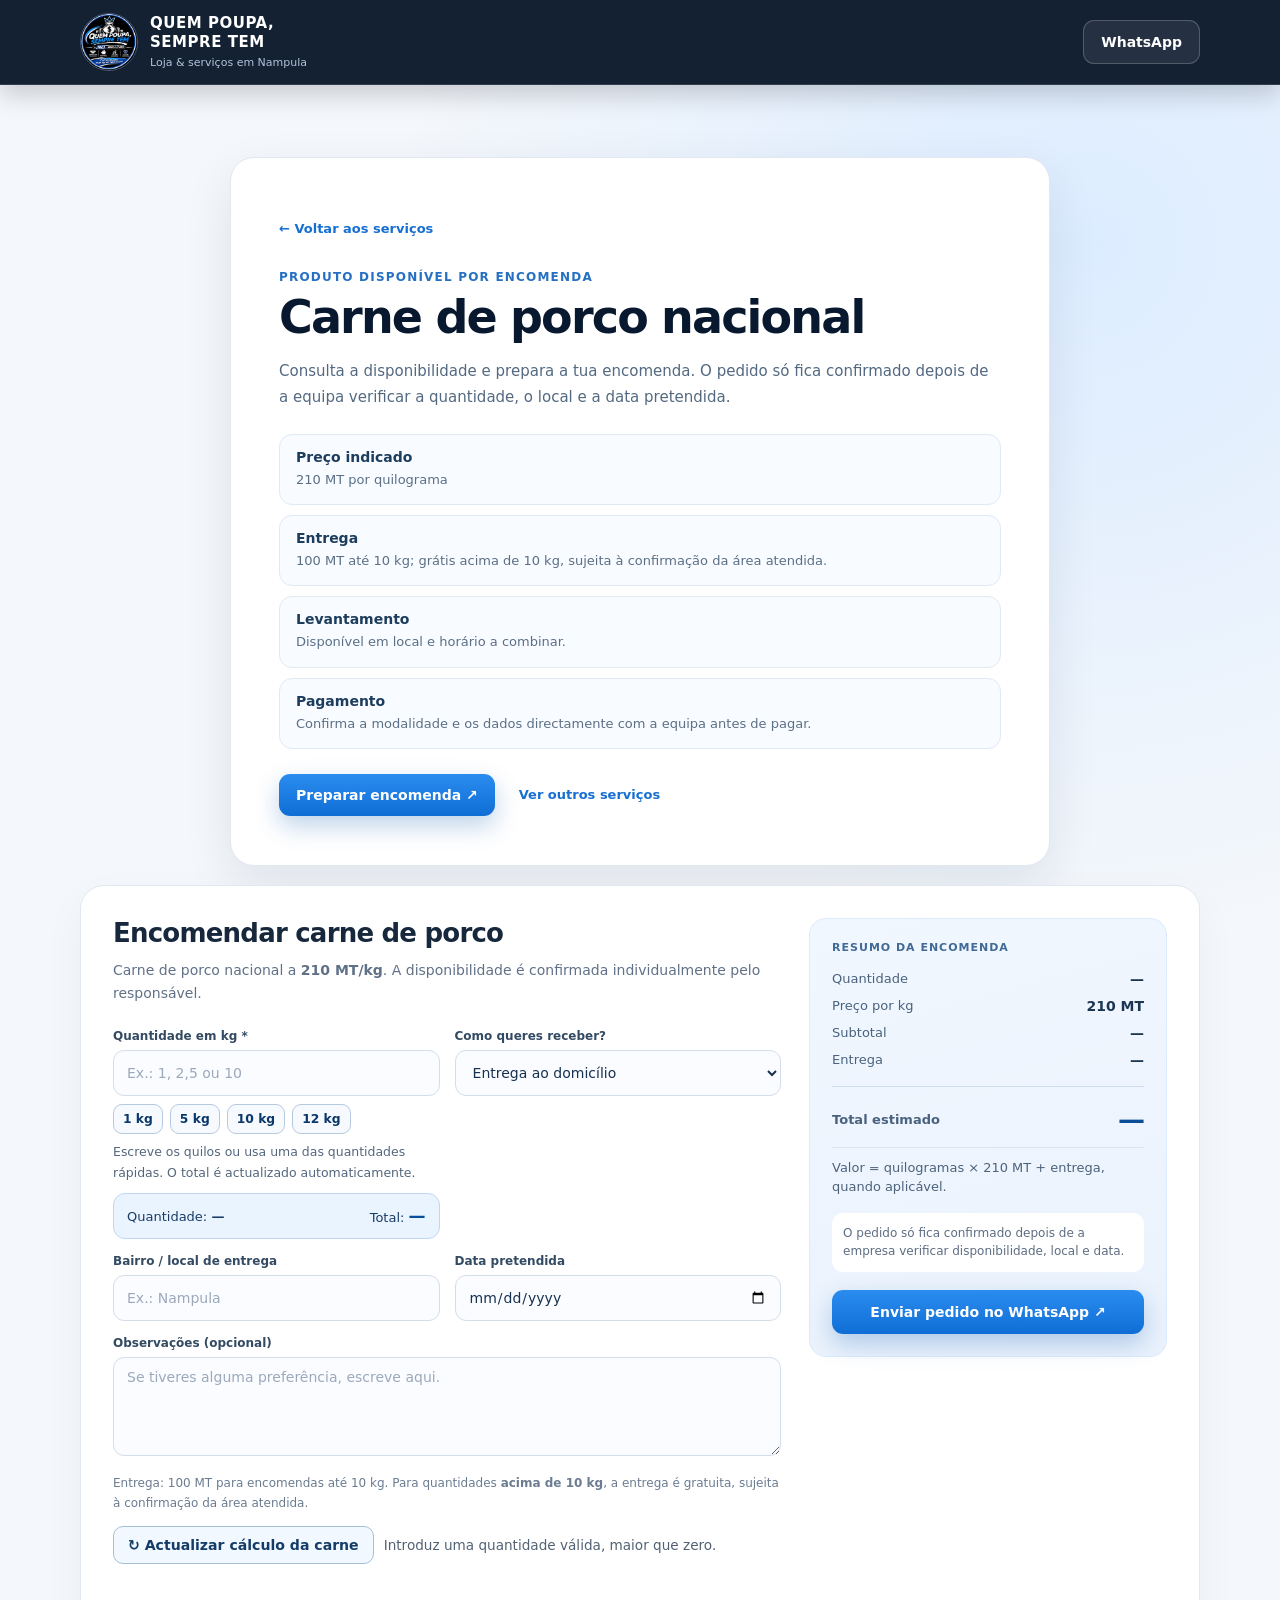
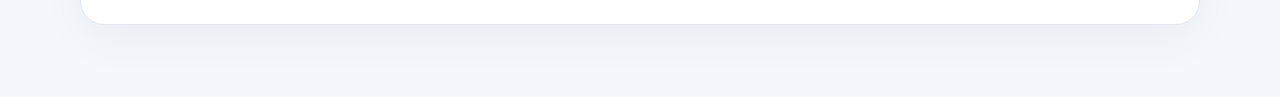
==== carne.html @ 33c02b55 "Target" ====
<!DOCTYPE html>
<html lang="pt-MZ">

<head>
  <meta charset="utf-8">
  <meta name="viewport" content="width=device-width,initial-scale=1,viewport-fit=cover">
  <meta name="theme-color" content="#07172b">
  <meta name="description"
    content="Informações sobre encomendas de carne de porco nacional em Nampula, com preço e condições de entrega.">
  <title>Carne de porco | Quem Poupa, Sempre Tem</title>
  <link rel="stylesheet" href="assets/css/styles.css">
</head>

<body>
  <header class="top">
    <div class="container topin">
      <a href="index.html#inicio" class="brand" aria-label="Quem Poupa, Sempre Tem — início">
        <img src="assets/images/logo.webp" width="310" height="310" decoding="async" alt="">
        <span><strong>QUEM POUPA,<br>SEMPRE TEM</strong><small>Loja &amp; serviços em Nampula</small></span>
      </a>
      <a class="outlinebtn header-contact" href="https://wa.me/258856812121" target="_blank"
        rel="noopener noreferrer">WhatsApp</a>
    </div>
  </header>
  <main class="service-detail-page">
    <article class="service-detail container">
      <a class="service-detail-back" href="index.html#servicos">← Voltar aos serviços</a>
      <div class="section-label">Produto disponível por encomenda</div>
      <h1>Carne de porco nacional</h1>
      <p>Consulta a disponibilidade e prepara a tua encomenda. O pedido só fica confirmado depois de a equipa verificar
        a quantidade, o local e a data pretendida.</p>
      <ul class="service-detail-list">
        <li><strong>Preço indicado</strong><span>210 MT por quilograma</span></li>
        <li><strong>Entrega</strong><span>100 MT até 10 kg; grátis acima de 10 kg, sujeita à confirmação da área atendida.</span></li>
        <li><strong>Levantamento</strong><span>Disponível em local e horário a combinar.</span></li>
        <li><strong>Pagamento</strong><span>Confirma a modalidade e os dados directamente com a equipa antes de pagar.</span></li>
      </ul>
      <div class="service-detail-actions">
        <a class="solidbtn" href="#painel-carne">Preparar encomenda ↗</a>
        <a class="service-detail-link" href="index.html#servicos">Ver outros serviços</a>
      </div>
    </article>
    <div class="container">
      <div id="calc-browser-warning" class="calc-browser-warning" role="status">Esta pré-visualização não está a executar os cálculos. Abre o site num navegador com JavaScript activado.</div>
      <div id="painel-carne" class="panel">
        <div>
          <h3>Encomendar carne de porco</h3>
          <p class="intro">Carne de porco nacional a <strong>210 MT/kg</strong>. A disponibilidade é confirmada
            individualmente pelo responsável.</p>
          <div class="form-grid">
            <div class="field"><label for="kg">Quantidade em kg *</label><input id="kg" inputmode="decimal"
                type="text" placeholder="Ex.: 1, 2,5 ou 10" autocomplete="off">
              <div class="quick-values" aria-label="Quantidades rápidas">
                <button type="button" class="quick-option" data-kg="1">1 kg</button>
                <button type="button" class="quick-option" data-kg="5">5 kg</button>
                <button type="button" class="quick-option" data-kg="10">10 kg</button>
                <button type="button" class="quick-option" data-kg="12">12 kg</button>
              </div><span class="hint calc-hint">Escreve os quilos ou usa uma das quantidades rápidas. O total é
                actualizado automaticamente.</span>
              <div class="instant-result" aria-live="polite"><span>Quantidade: <b id="live-kg">—</b></span><span>Total:
                  <strong id="live-pork">—</strong></span></div>
            </div>
            <div class="field"><label for="modo">Como queres receber?</label><select id="modo">
                <option value="entrega">Entrega ao domicílio</option>
                <option value="levantamento">Levantamento a combinar</option>
              </select></div>
            <div class="field"><label for="bairro">Bairro / local de entrega</label><input id="bairro" type="text"
                placeholder="Ex.: Nampula"></div>
            <div class="field"><label for="data">Data pretendida</label><input id="data" type="date"></div>
            <div class="field wide"><label for="obs">Observações (opcional)</label><textarea id="obs"
                placeholder="Se tiveres alguma preferência, escreve aqui."></textarea></div>
          </div>
          <p class="hint">Entrega: 100 MT para encomendas até 10 kg. Para quantidades <strong>acima de 10 kg</strong>,
            a entrega é gratuita, sujeita à confirmação da área atendida.</p>
          <div class="calc-tools"><button id="atualizar-carne" type="button" class="calc-refresh">↻ Actualizar cálculo
              da carne</button><span id="status-carne" aria-live="polite">Introduz os quilogramas para
              calcular.</span></div>
          <p class="required-note" id="erro-carne" role="alert"></p>
        </div>
        <aside class="summary">
          <div class="eyebrow2">Resumo da encomenda</div>
          <div class="price-row"><span>Quantidade</span><strong id="q-kg">—</strong></div>
          <div class="price-row"><span>Preço por kg</span><strong>210 MT</strong></div>
          <div class="price-row"><span>Subtotal</span><strong id="subtotal">—</strong></div>
          <div class="price-row"><span>Entrega</span><strong id="taxa">—</strong></div>
          <div class="price-row total-row"><span><b>Total estimado</b></span><strong id="total-carne">—</strong></div>
          <div class="calc-explain" id="carne-formula" aria-live="polite">Valor = quilogramas × 210 MT + entrega,
            quando aplicável.</div>
          <div class="price-note">O pedido só fica confirmado depois de a empresa verificar disponibilidade, local e
            data.</div>
          <a class="solidbtn action" id="enviar-carne"
            href="https://wa.me/258856812121?text=Ol%C3%A1%21%20Gostaria%20de%20encomendar%20carne%20de%20porco."
            target="_blank" rel="noopener noreferrer">Enviar pedido no WhatsApp ↗</a>
        </aside>
      </div>
    </div>
  </main>
  <script defer src="assets/js/main.js"></script>
</body>

</html>
---- assets/css/styles.css ----
﻿
    :root {
      --navy: #08192f;
      --deep: #061427;
      --blue: #1975d1;
      --light: #eff6ff;
      --ink: #17283c;
      --muted: #607187;
      --stroke: #e1e8f0;
      --white: #fff;
      --radius: 21px
    }

    * {
      box-sizing: border-box
    }

    html {
      scroll-behavior: smooth
    }

    body {
      margin: 0;
      font-family: system-ui, -apple-system, BlinkMacSystemFont, "Segoe UI", sans-serif;
      color: var(--ink);
      background: #f7f9fc;
      -webkit-font-smoothing: antialiased
    }

    button,
    input,
    select,
    textarea {
      font: inherit
    }

    button {
      cursor: pointer
    }

    a {
      text-decoration: none;
      color: inherit
    }

    img {
      max-width: 100%;
      display: block
    }

    main {
      overflow: hidden
    }

    .container {
      width: min(1120px, calc(100% - 40px));
      margin-inline: auto
    }

    .top {
      position: sticky;
      top: 0;
      z-index: 40;
      background: rgba(6, 20, 39, .94);
      backdrop-filter: blur(10px);
      -webkit-backdrop-filter: blur(10px);
      color: #fff;
      border-bottom: 1px solid #ffffff20;
      box-shadow: 0 10px 24px rgba(1, 7, 13, .18)
    }

    .topin {
      display: grid;
      grid-template-columns: auto minmax(0, 1fr) auto;
      grid-template-areas: "brand nav contact";
      align-items: center;
      gap: 24px;
      min-height: 84px
    }

    .brand {
      grid-area: brand;
      display: flex;
      align-items: center;
      gap: 12px;
      min-width: 0
    }

    .brand img {
      width: 58px;
      height: 58px;
      border-radius: 50%;
      object-fit: cover;
      border: 1px solid #a3c7ff50
    }

    .brand strong {
      display: block;
      font-size: 15px;
      letter-spacing: .035em;
      line-height: 1.25
    }

    .brand small {
      display: block;
      color: #b2c3dc;
      font-size: 11px;
      margin-top: 4px;
      line-height: 1.3
    }

    .topnav {
      grid-area: nav;
      display: flex;
      align-items: center;
      justify-content: center;
      gap: clamp(14px, 2.2vw, 28px);
      min-width: 0
    }

    .topnav a {
      color: #d3e2f4;
      font-size: 13px;
      font-weight: 650;
      white-space: nowrap;
      transition: color .14s ease
    }

    .topnav a:hover,
    .topnav a:focus-visible {
      color: #fff;
      text-decoration: underline;
      text-underline-offset: 5px
    }

    .header-contact {
      grid-area: contact;
      white-space: nowrap
    }

    .header-contact .icon-svg {
      width: 18px;
      height: 18px;
      flex: 0 0 18px
    }

    .outlinebtn,
    .solidbtn {
      border-radius: 11px;
      padding: 13px 17px;
      font-size: 14px;
      font-weight: 750;
      display: inline-flex;
      align-items: center;
      justify-content: center;
      gap: 8px;
      border: 0;
      transition: transform .14s, background .14s, box-shadow .14s
    }

    .solidbtn {
      background: linear-gradient(180deg, #2b8cef 0%, #0f6ed5 100%);
      color: white;
      box-shadow: 0 10px 24px rgba(22, 97, 179, .28)
    }

    .solidbtn:hover {
      background: #096bd1;
      transform: translateY(-1px)
    }

    .outlinebtn {
      background: #ffffff13;
      color: white;
      border: 1px solid #ffffff35
    }

    .outlinebtn:hover {
      background: #ffffff22
    }

    .outlinebtn:focus-visible,
    .solidbtn:focus-visible,
    .pilltab:focus-visible,
    input:focus-visible,
    select:focus-visible,
    textarea:focus-visible {
      outline: 3px solid #7bb8ff;
      outline-offset: 2px
    }

    .hero {
      background: radial-gradient(circle at 80% 17%, #1b5191 0%, transparent 39%), linear-gradient(138deg, #07172b 10%, #10325e 75%, #0c4074);
      color: white;
      position: relative
    }

    .hero:after {
      content: "";
      position: absolute;
      inset: 0;
      pointer-events: none;
      opacity: .09;
      background-image: radial-gradient(#fff 1px, transparent 1px);
      background-size: 20px 20px
    }

    .hero-grid {
      display: grid;
      grid-template-columns: 1.15fr .85fr;
      gap: 45px;
      align-items: center;
      min-height: 520px;
      padding: 54px 0 70px;
      position: relative;
      z-index: 1
    }

    .eyebrow {
      display: inline-flex;
      gap: 7px;
      align-items: center;
      color: #b9dbff;
      background: #ffffff14;
      border: 1px solid #ffffff2e;
      padding: 8px 12px;
      border-radius: 100px;
      font-weight: 700;
      font-size: 12px;
      margin-bottom: 20px
    }

    .eyebrow-icon {
      width: 16px;
      height: 16px;
      flex: 0 0 16px
    }

    h1 {
      font-size: clamp(34px, 5vw, 59px);
      line-height: 1.07;
      letter-spacing: -.045em;
      margin: 0 0 19px;
      max-width: 650px
    }

    h1 span {
      color: #7db9ff
    }

    .hero p {
      color: #d6e3f4;
      line-height: 1.75;
      font-size: 16px;
      max-width: 580px;
      margin: 0 0 24px
    }

    .hero-actions {
      display: flex;
      flex-wrap: wrap;
      gap: 10px
    }

    .trust-row {
      display: flex;
      flex-wrap: wrap;
      gap: 10px;
      margin: 18px 0 0
    }

    .trust-badge {
      display: inline-flex;
      align-items: center;
      gap: 7px;
      background: rgba(255, 255, 255, .08);
      border: 1px solid rgba(255, 255, 255, .15);
      color: #e6f2ff;
      border-radius: 999px;
      padding: 7px 12px;
      font-size: 12px;
      font-weight: 700
    }

    .trust-badge .icon-svg {
      width: 16px;
      height: 16px;
      flex: 0 0 16px;
      color: #9ed0ff
    }

    .hero-bullets {
      display: flex;
      flex-wrap: wrap;
      gap: 16px;
      margin-top: 30px;
      color: #c7d8e9;
      font-size: 12px;
      font-weight: 700
    }

    .hero-bullets b {
      color: #80d2ac
    }

    .hero-image {
      position: relative
    }

    .hero-image img {
      width: 100%;
      height: 365px;
      object-fit: cover;
      object-position: center;
      border-radius: 24px;
      border: 5px solid #ffffff15;
      box-shadow: 0 28px 65px #01070f65;
      transition: transform .35s ease, box-shadow .35s ease, filter .35s ease
    }

    .hero-image:hover img {
      transform: scale(1.04);
      filter: saturate(1.08)
    }

    .float-card {
      position: absolute;
      bottom: -18px;
      left: -23px;
      background: white;
      color: var(--ink);
      border-radius: 16px;
      box-shadow: 0 20px 50px #0005;
      padding: 15px 19px;
      min-width: 205px
    }

    .float-card small {
      color: #65778c;
      font-size: 12px;
      display: block
    }

    .float-card strong {
      display: block;
      font-size: 24px;
      margin: 2px 0;
      color: #0c4e9d;
      letter-spacing: -.035em
    }

    .float-card span {
      font-size: 11px;
      color: #4e6176
    }

    .stats-strip {
      background: rgba(18, 42, 72, .05);
      border-top: 1px solid #dfeaf7;
      border-bottom: 1px solid #dfeaf7
    }

    .stats-grid {
      display: grid;
      grid-template-columns: repeat(4, minmax(0, 1fr));
      gap: 12px;
      padding: 20px 0
    }

    .stat-item {
      display: flex;
      flex-direction: column;
      align-items: center;
      justify-content: center;
      gap: 6px;
      min-height: 96px;
      padding: 16px 12px;
      border-radius: 18px;
      background: rgba(255, 255, 255, .86);
      border: 1px solid #dfeaf7;
      box-shadow: 0 10px 22px rgba(13, 40, 74, .04)
    }

    .stat-item strong {
      font-size: clamp(22px, 2.4vw, 34px);
      letter-spacing: -.05em;
      color: #0d528f
    }

    .stat-item span {
      font-size: 12px;
      color: #566d88;
      text-align: center;
      line-height: 1.5
    }

    .mainpad {
      padding: 60px 0
    }

    .section-lead {
      display: flex;
      justify-content: space-between;
      align-items: end;
      gap: 20px;
      margin-bottom: 22px
    }

    .section-label {
      font-size: 12px;
      font-weight: 900;
      color: #2670c3;
      letter-spacing: .1em;
      text-transform: uppercase
    }

    .section-lead h2 {
      font-size: clamp(25px, 3.5vw, 37px);
      letter-spacing: -.035em;
      margin: 8px 0 5px
    }

    .section-lead p {
      color: var(--muted);
      margin: 0;
      line-height: 1.6;
      font-size: 14px
    }

    .service-cards {
      display: grid;
      grid-template-columns: repeat(3, minmax(0, 1fr));
      gap: 16px
    }

    .service {
      background: white;
      border: 1px solid var(--stroke);
      border-radius: 20px;
      overflow: hidden;
      box-shadow: 0 10px 26px #0a24410b;
      transition: box-shadow .28s ease, transform .28s ease
    }

    .service:hover {
      box-shadow: 0 18px 38px rgba(13, 45, 86, .12);
      transform: translateY(-2px)
    }

    .service .photo {
      height: 178px;
      position: relative;
      overflow: hidden
    }

    .service .photo img {
      width: 100%;
      height: 100%;
      object-fit: cover;
      transition: transform .35s ease, filter .35s ease, box-shadow .35s ease
    }

    .service:hover .photo img,
    .service .photo:hover img {
      transform: scale(1.06);
      filter: saturate(1.08) contrast(1.04)
    }

    .service .photo .shade {
      position: absolute;
      inset: 0;
      background: linear-gradient(0deg, #00152965, transparent 60%)
    }

    .tag {
      position: absolute;
      top: 13px;
      left: 13px;
      background: #fff;
      color: #163455;
      font-size: 11px;
      font-weight: 800;
      padding: 7px 11px;
      border-radius: 100px
    }

    .service .body {
      padding: 20px
    }

    .service h3 {
      margin: 0 0 7px;
      font-size: 19px
    }

    .service p {
      color: var(--muted);
      font-size: 13px;
      line-height: 1.6;
      min-height: 62px;
      margin: 0 0 15px
    }

    .service button {
      border: 0;
      background: none;
      padding: 0;
      color: #176fd1;
      font-size: 13px;
      font-weight: 800
    }

    .service button:hover {
      text-decoration: underline
    }

    .finance-art {
      height: 178px;
      background: radial-gradient(circle at 70% 70%, #2e9af1 0%, transparent 50%), linear-gradient(130deg, #071b3a, #165593);
      display: flex;
      align-items: center;
      justify-content: center;
      color: white
    }

    .finance-art .symbol {
      width: 92px;
      height: 92px;
      border: 2px solid #ffffff40;
      border-radius: 24px;
      display: grid;
      place-items: center;
      font-size: 50px;
      transform: rotate(-9deg);
      background: #ffffff16;
      box-shadow: 0 12px 30px #0004
    }

    .icon-svg {
      display: block;
      width: 22px;
      height: 22px;
      fill: none;
      stroke: currentColor;
      stroke-width: 1.9;
      stroke-linecap: round;
      stroke-linejoin: round
    }

    .finance-art .symbol .icon-svg {
      width: 46px;
      height: 46px;
      stroke-width: 2.1
    }

    .service h3 .icon-svg {
      display: inline-block;
      width: 20px;
      height: 20px;
      margin-right: 6px;
      color: #176fd1;
      vertical-align: -4px
    }

    .pilltab .icon-svg {
      width: 18px;
      height: 18px;
      flex: 0 0 18px
    }

    .featuretile:focus-visible,
    .featureband-cta:focus-visible,
    .service .service-link:focus-visible {
      outline: 3px solid #4b9cf0;
      outline-offset: 3px
    }

    .featuretile:focus-visible {
      border-radius: 16px
    }

    .workspace {
      padding: 25px 0 70px
    }

    .workspace-header {
      text-align: center;
      margin-bottom: 24px
    }

    .workspace-header h2 {
      font-size: clamp(25px, 4vw, 35px);
      margin: 8px 0
    }

    .workspace-header p {
      color: var(--muted);
      margin: 0;
      font-size: 14px;
      line-height: 1.7
    }

    .tabs {
      display: flex;
      gap: 7px;
      justify-content: center;
      overflow-x: auto;
      padding: 4px 2px 12px;
      scrollbar-width: thin
    }

    .pilltab {
      border: 1px solid #d5e2f0;
      background: #fff;
      color: #38536f;
      padding: 12px 18px;
      white-space: nowrap;
      border-radius: 100px;
      font-size: 13px;
      font-weight: 800;
      transition: all .18s ease
    }

    .pilltab.is-active,
    .pilltab[aria-selected="true"] {
      background: #0f559c;
      color: #fff;
      border-color: #0f559c;
      box-shadow: 0 7px 18px #145cba28
    }

    .panel {
      display: grid;
      grid-template-columns: minmax(0, 1.4fr) minmax(290px, .75fr);
      gap: 28px;
      align-items: start;
      background: #fff;
      border: 1px solid var(--stroke);
      border-radius: 24px;
      padding: 32px;
      box-shadow: 0 16px 45px #101e3c0b
    }

    .panel[hidden] {
      display: none
    }

    .panel h3 {
      font-size: 26px;
      line-height: 1.23;
      margin: 0 0 9px;
      letter-spacing: -.03em
    }

    .panel .intro {
      color: var(--muted);
      font-size: 14px;
      line-height: 1.7;
      margin: 0 0 23px
    }

    .form-grid {
      display: grid;
      grid-template-columns: repeat(2, minmax(0, 1fr));
      gap: 15px
    }

    .field {
      min-width: 0
    }

    .field.wide {
      grid-column: 1/-1
    }

    .field label {
      display: block;
      font-size: 12px;
      color: #334a63;
      font-weight: 800;
      margin-bottom: 7px
    }

    .field input,
    .field select,
    .field textarea {
      width: 100%;
      background: #fafcff;
      border: 1px solid #d4deea;
      border-radius: 11px;
      color: #18314f;
      min-height: 46px;
      padding: 11px 13px;
      font-size: 14px
    }

    .field textarea {
      resize: vertical;
      min-height: 99px
    }

    .field input::placeholder,
    .field textarea::placeholder {
      color: #9ba9bb
    }

    .hint {
      margin-top: 14px;
      font-size: 12px;
      line-height: 1.65;
      color: #6b7c91
    }

    .summary {
      position: sticky;
      top: 98px;
      position: static;
      background: linear-gradient(165deg, #f1f7ff, #eaf2fc);
      border: 1px solid #dceafe;
      border-radius: 17px;
      padding: 22px
    }
    .summary .eyebrow2 {
      font-weight: 900;
      color: #416a96;
      font-size: 11px;
      letter-spacing: .09em;
      text-transform: uppercase;
      margin-bottom: 17px
    }

    .price-row {
      display: flex;
      justify-content: space-between;
      gap: 10px;
      align-items: center;
      margin: 11px 0;
      color: #49627e;
      font-size: 13px
    }

    .price-row strong {
      color: #1c3652;
      font-size: 14px;
      font-variant-numeric: tabular-nums
    }

    .price-row.total-row {
      border-top: 1px solid #cbdcf1;
      padding-top: 17px;
      margin-top: 18px
    }

    .price-row.total-row strong {
      font-size: 27px;
      color: #0b4d96;
      letter-spacing: -.04em
    }

    .price-note {
      background: #fff;
      border-radius: 11px;
      padding: 11px;
      margin-top: 16px;
      color: #5d6d82;
      font-size: 12px;
      line-height: 1.55
    }

    .panel .action {
      width: 100%;
      margin-top: 18px;
      font-size: 14px;
      padding: 14px
    }

    .required-note {
      color: #8c4242;
      font-size: 12px;
      line-height: 1.5;
      min-height: 18px;
      margin: 8px 0 0
    }

    .info-box {
      background: #f7f9fc;
      border: 1px solid var(--stroke);
      border-radius: 15px;
      padding: 20px;
      font-size: 13px;
      color: #546980;
      line-height: 1.75
    }

    .info-box strong {
      display: block;
      color: #1f3d5c;
      margin-bottom: 8px;
      font-size: 15px
    }

    .info-box .big {
      font-size: 30px;
      color: #0f589e;
      font-weight: 900
    }

    .info-box hr {
      border: 0;
      border-top: 1px solid #dce4ee;
      margin: 15px 0
    }

    .about {
      background: #eaf2fa;
      padding: 60px 0
    }

    .aboutgrid {
      display: grid;
      grid-template-columns: 1fr 1fr;
      gap: 25px
    }

    .about h2 {
      margin: 8px 0 12px;
      font-size: 30px;
      letter-spacing: -.035em
    }

    .about p {
      color: #52677d;
      line-height: 1.8;
      font-size: 14px
    }

    .faq {
      display: flex;
      flex-direction: column;
      gap: 10px
    }

    .faq details {
      background: #fff;
      border: 1px solid #dce8f4;
      border-radius: 13px;
      padding: 14px 17px;
      font-size: 14px
    }

    .faq summary {
      cursor: pointer;
      font-weight: 750;
      color: #284361
    }

    .faq details p {
      margin: 9px 0 0;
      font-size: 13px
    }

    .trust-notice {
      margin-top: 18px;
      background: #fff7e5;
      border: 1px solid #f0d089;
      border-radius: 12px;
      padding: 12px 14px;
      color: #5b4300;
      font-size: 13px;
      line-height: 1.7
    }

    footer {
      background: #08192f;
      color: #e9f0fa;
      padding: 34px 0
    }

    .footin {
      display: flex;
      justify-content: space-between;
      gap: 30px;
      align-items: center
    }

    .footin p {
      font-size: 12px;
      color: #bacbdf;
      line-height: 1.75;
      margin: 6px 0
    }

    .footin strong {
      font-size: 17px
    }

    .footin a {
      text-decoration: underline;
      text-underline-offset: 3px
    }

    .skip {
      position: absolute;
      top: -60px;
      left: 10px;
      background: #fff;
      color: #000;
      padding: 10px;
      z-index: 100
    }

    .skip:focus {
      top: 10px
    }

    .site-cta-float {
      position: fixed;
      right: 18px;
      bottom: 18px;
      z-index: 60;
      display: inline-flex;
      align-items: center;
      justify-content: center;
      gap: 8px;
      padding: 12px 16px;
      border-radius: 999px;
      background: linear-gradient(180deg, #2cb673 0%, #199d5d 100%);
      color: #fff;
      box-shadow: 0 16px 35px rgba(24, 146, 87, .38);
      font-size: 13px;
      font-weight: 800;
      text-decoration: none;
      border: 1px solid rgba(255, 255, 255, .3)
    }

    .site-cta-float .icon-svg {
      width: 18px;
      height: 18px;
      flex: 0 0 18px
    }

    .site-cta-float:hover,
    .site-cta-float:focus-visible {
      transform: translateY(-1px);
      box-shadow: 0 18px 40px rgba(24, 146, 87, .42)
    }

    @media(max-width:900px) {
      .topin {
        gap: 14px
      }

      .topnav {
        gap: 14px
      }

      .topnav a {
        font-size: 12px
      }

      .hero-grid {
        gap: 26px;
        min-height: 490px
      }

      .hero-image img {
        height: 310px
      }

      .panel {
        grid-template-columns: 1fr
      }

      .service .photo,
      .finance-art {
        height: 148px
      }
    }

    @media(max-width:650px) {
      .container {
        width: min(100% - 28px, 1120px)
      }

      .topin {
        grid-template-columns: minmax(0, 1fr) auto;
        grid-template-areas: "brand contact" "nav nav";
        gap: 12px 8px;
        padding: 12px 0
      }

      .brand img {
        width: 49px;
        height: 49px
      }

      .brand strong {
        font-size: 12px
      }

      .brand small {
        font-size: 10px
      }

      .topnav {
        grid-column: 1 / -1;
        justify-content: space-between;
        border-top: 1px solid #ffffff20;
        padding-top: 10px
      }

      .header-contact {
        padding: 10px 12px;
        font-size: 12px
      }

      .header-contact .icon-svg {
        width: 16px;
        height: 16px;
        flex-basis: 16px
      }

      .site-cta-float {
        right: 12px;
        bottom: 12px;
        padding: 10px 13px;
        font-size: 12px
      }

      .topnav a {
        font-size: 12px
      }

      .hero-grid {
        display: block;
        padding: 35px 0 54px
      }

      .hero p {
        font-size: 14px
      }

      .hero-actions .solidbtn,
      .hero-actions .outlinebtn {
        flex: 1
      }

      .hero-image {
        margin: 28px auto 0;
        max-width: 440px
      }

      .hero-image img {
        height: 218px
      }

      .float-card {
        left: auto;
        right: 10px;
        bottom: -21px;
        min-width: 180px;
        padding: 11px 15px
      }

      .float-card strong {
        font-size: 20px
      }

      .hero-bullets {
        margin-top: 18px;
        gap: 11px
      }

      .mainpad {
        padding: 49px 0 10px
      }

      .stats-grid {
        grid-template-columns: repeat(2, minmax(0, 1fr))
      }

      .service-cards {
        grid-template-columns: 1fr
      }

      .service {
        display: grid;
        grid-template-columns: 34% 1fr;
        min-height: 151px
      }

      .service .photo,
      .finance-art {
        height: 100%;
        min-height: 151px
      }

      .service .body {
        padding: 16px
      }

      .service .body h3 {
        font-size: 16px
      }

      .service .body p {
        min-height: 0;
        font-size: 12px;
        margin-bottom: 12px
      }

      .tag {
        font-size: 9px;
        top: 9px;
        left: 8px;
        padding: 5px 7px
      }

      .finance-art .symbol {
        font-size: 31px;
        width: 65px;
        height: 65px
      }

      .workspace {
        padding: 35px 0 50px
      }

      .tabs {
        justify-content: flex-start
      }

      .panel {
        padding: 19px;
        border-radius: 18px;
        gap: 19px
      }

      .panel h3 {
        font-size: 22px
      }

      .form-grid {
        grid-template-columns: 1fr
      }

      .section-lead h2,
      .about h2 {
        font-size: 26px
      }

      .about {
        padding: 45px 0
      }

      .aboutgrid {
        grid-template-columns: 1fr
      }

      .footin {
        display: block
      }

      .footin>.solidbtn {
        margin-top: 12px
      }

      .price-row.total-row strong {
        font-size: 25px
      }
    }

    /* Navegação robusta: todos os formulários ficam disponíveis mesmo sem JavaScript. */
    .service .service-link {
      display: inline-flex;
      align-items: center;
      min-height: 44px;
      color: #176fd1;
      font-size: 13px;
      font-weight: 800;
      text-decoration: underline;
      text-underline-offset: 4px
    }

    .panel {
      margin-top: 19px;
      scroll-margin-top: 18px
    }

    .panel:target {
      border-color: #2a7ed3;
      box-shadow: 0 0 0 3px #1975d11b, 0 16px 45px #101e3c0b
    }

    .pilltab {
      display: inline-flex;
      align-items: center;
      justify-content: center;
      gap: 7px;
      min-height: 44px;
      text-decoration: none
    }

    .pilltab:hover,
    .pilltab:focus-visible {
      background: #e8f2fd;
      border-color: #2772c0;
      color: #124d8e
    }

    .pilltab[href="#painel-carne"] {
      background: #0f559c;
      color: white;
      border-color: #0f559c
    }

    @media(prefers-reduced-motion:reduce) {
      html {
        scroll-behavior: auto
      }

      * {
        transition: none !important
      }
    }

    /* Solicitação de contacto MEI: formulário de pré-pedido, sem armazenamento no site */
    .loan-note {
      display: flex;
      align-items: flex-start;
      gap: 10px;
      background: #eff6ff;
      border: 1px solid #cbdff7;
      border-radius: 14px;
      padding: 13px 15px;
      color: #234566;
      font-size: 13px;
      line-height: 1.55;
      margin: 16px 0 18px
    }

    .loan-note .icon-svg {
      width: 19px;
      height: 19px;
      flex: 0 0 19px;
      margin-top: 1px;
      color: #176fd1
    }

    .loan-fields {
      margin-top: 12px
    }

    .loan-check {
      display: flex;
      gap: 10px;
      align-items: flex-start;
      font-size: 13px;
      font-weight: 500;
      color: #33445a;
      line-height: 1.55;
      cursor: pointer
    }

    .loan-check input {
      height: 18px;
      width: 18px;
      flex: 0 0 18px;
      margin-top: 2px;
      accent-color: #1975d1
    }

    .loan-under {
      font-size: 12px;
      line-height: 1.5;
      color: #66768a;
      margin-top: 12px
    }

    #painel-mei .field input:not([type="checkbox"]),
    #painel-mei .field select,
    #painel-mei .field textarea {
      min-width: 0;
      width: 100%
    }

    #painel-mei .summary .action {
      width: 100%;
      text-align: center
    }

    #painel-mei {
      scroll-margin-top: 16px
    }

    @media(max-width:680px) {
      #painel-mei .loan-fields {
        grid-template-columns: 1fr
      }
    }


    /* Catálogo de entretenimento digital */
    .service-cards {
      grid-template-columns: repeat(4, minmax(0, 1fr))
    }

    .service .body {
      display: flex;
      flex-direction: column;
      min-height: 184px
    }

    .service .body p {
      min-height: 0;
      flex: 1
    }

    .digital-art {
      height: 178px;
      background: radial-gradient(circle at 68% 32%, #7046c64a, transparent 50%), linear-gradient(145deg, #0d1836, #25184c);
      display: flex;
      align-items: center;
      justify-content: center;
      gap: 8px;
      padding: 16px
    }

    .digital-bubble {
      display: grid;
      place-items: center;
      width: 53px;
      height: 53px;
      flex: 0 1 53px;
      background: #ffffff1b;
      border: 1px solid #ffffff40;
      border-radius: 14px;
      color: white;
      font-size: 29px;
      font-weight: 950;
      box-shadow: 0 12px 24px #0002
    }

    .digital-bubble .icon-svg {
      width: 24px;
      height: 24px;
      stroke-width: 2.1
    }

    .d-b1 {
      color: #ff4a58
    }

    .d-b2 {
      color: #65d5ff
    }

    .d-b3 {
      color: #6af3a0
    }

    .d-b4 {
      color: #ffa85b
    }

    .digital-platforms {
      display: grid;
      grid-template-columns: repeat(2, minmax(0, 1fr));
      gap: 12px;
      margin: 20px 0 22px
    }

    .platform {
      border: 1px solid #dce7f3;
      border-radius: 15px;
      background: #fff;
      display: flex;
      gap: 11px;
      align-items: center;
      padding: 13px;
      min-width: 0
    }

    .platform-letter {
      width: 45px;
      height: 45px;
      flex: 0 0 45px;
      border-radius: 12px;
      display: grid;
      place-items: center;
      color: white;
      font-size: 23px;
      font-weight: 900;
      background: #24344b
    }

    .platform b {
      display: block;
      font-size: 14px
    }

    .platform span {
      color: #36506a;
      font-size: 13px;
      line-height: 1.35;
      display: block;
      margin-top: 4px
    }

    .platform small {
      display: block;
      color: #79879b;
      font-size: 11px;
      margin-top: 2px
    }

    .netflix .platform-letter {
      background: #e50914
    }

    .prime .platform-letter {
      background: #1670c5
    }

    .spotify .platform-letter {
      background: #158845
    }

    .crunchyroll .platform-letter {
      background: #e97420
    }

    .digital-summary-icon {
      display: grid;
      place-items: center;
      width: 74px;
      height: 74px;
      margin: 14px auto 10px;
      border-radius: 22px;
      color: #176fd1;
      background: linear-gradient(145deg, #eaf4ff, #d7eaff)
    }

    .digital-summary-icon .icon-svg {
      width: 38px;
      height: 38px;
      stroke-width: 1.8
    }

    .info-note {
      display: flex;
      align-items: center;
      gap: 8px;
      margin: 10px 0;
      color: #52677d;
      font-size: 13px;
      line-height: 1.5
    }

    .info-note .icon-svg {
      width: 18px;
      height: 18px;
      flex: 0 0 18px;
      color: #176fd1
    }

    .summary h4 {
      font-size: 18px;
      margin: 5px 0
    }

    .info-desc {
      font-size: 13px;
      line-height: 1.7;
      color: #546a80
    }

    #painel-digital .action {
      width: 100%;
      text-align: center
    }

    #painel-digital {
      scroll-margin-top: 16px
    }

    @media(max-width:980px) {
      .service-cards {
        grid-template-columns: repeat(2, minmax(0, 1fr))
      }
    }

    @media(max-width:600px) {
      .service-cards {
        grid-template-columns: 1fr
      }

      .digital-platforms {
        grid-template-columns: 1fr
      }

      .digital-art {
        height: 142px
      }

      .service .body {
        min-height: auto
      }

      .service .photo,
      .service .finance-art {
        height: 155px
      }
    }


    /* Versão 6: apresentação e preços indicativos de entretenimento */
    .hero-new {
      display: flex;
      flex-wrap: wrap;
      align-items: center;
      gap: 9px 11px;
      color: #e4eeff;
      font-size: 12px;
      line-height: 1.5;
      max-width: 610px;
      margin: 19px 0 0
    }

    .new-dot {
      background: #21a87c;
      color: #fff;
      font-size: 10px;
      font-weight: 900;
      letter-spacing: .055em;
      border-radius: 999px;
      padding: 5px 9px;
      white-space: nowrap
    }

    .hero-new b {
      color: #b9f3d8
    }

    .featureband {
      background: #0a1c34;
      color: white;
      padding: 52px 0 40px;
      border-top: 1px solid #ffffff0f
    }

    .featureband-header {
      display: flex;
      justify-content: space-between;
      align-items: end;
      gap: 20px;
      margin-bottom: 22px
    }

    .featureband .section-label {
      color: #a5d4ff
    }

    .featureband h2 {
      font-size: clamp(24px, 3vw, 34px);
      margin: 8px 0 9px;
      line-height: 1.16;
      letter-spacing: -.02em
    }

    .featureband p {
      color: #bdd1e9;
      line-height: 1.65;
      max-width: 725px;
      margin: 0
    }

    .featureband-cta {
      border: 1px solid #8dbfff66;
      background: #2b79d13b;
      padding: 12px 17px;
      border-radius: 12px;
      color: white;
      font-size: 13px;
      font-weight: 800;
      white-space: nowrap
    }

    .featuretiles {
      display: grid;
      grid-template-columns: repeat(4, minmax(0, 1fr));
      gap: 13px
    }

    .featuretile {
      display: flex;
      gap: 13px;
      align-items: center;
      border: 1px solid #ffffff1b;
      border-radius: 16px;
      background: #ffffff0c;
      padding: 13px;
      min-width: 0
    }

    .featuretile:hover {
      background: #ffffff19
    }

    .featuretile b {
      font-size: 13px;
      display: block;
      color: #fff
    }

    .featuretile small {
      font-size: 11px;
      display: block;
      color: #a9c3df;
      margin-top: 4px;
      line-height: 1.3
    }

    .featureglyph {
      flex: 0 0 42px;
      width: 42px;
      height: 42px;
      display: grid;
      place-items: center;
      border-radius: 11px;
      font-size: 25px;
      font-weight: 900;
      color: #fff
    }

    .featureglyph .icon-svg {
      width: 20px;
      height: 20px;
      stroke-width: 2
    }

    .glyph-n {
      background: #cf1723
    }

    .glyph-p {
      background: #1165ba
    }

    .glyph-s {
      background: #138b50
    }

    .glyph-c {
      background: #e17a24
    }

    .featureband .featurefineprint {
      font-size: 11px;
      color: #9bb6d2;
      margin-top: 15px;
      max-width: none
    }

    .digital-platforms .platform strong {
      font-size: 14px;
      color: #203448
    }

    .digitalselected {
      display: grid;
      grid-template-columns: auto 1fr;
      align-items: center;
      gap: 3px 12px;
      background: linear-gradient(130deg, #eaf4ff, #f2f9ff);
      border: 1px solid #cbdff4;
      border-radius: 13px;
      padding: 13px 15px
    }

    .digitalselected span {
      color: #5b758f;
      font-size: 11px;
      text-transform: uppercase;
      letter-spacing: .045em;
      font-weight: 700;
      grid-column: 1/-1
    }

    .digitalselected b {
      color: #113764;
      font-size: 16px;
      grid-column: 1/-1
    }

    .digitalselected small {
      font-size: 12px;
      color: #3a658f;
      grid-column: 1/-1;
      line-height: 1.4
    }

    .platform {
      transition: box-shadow .18s, transform .18s
    }

    .platform:hover {
      box-shadow: 0 7px 24px #1d468018;
      transform: translateY(-1px)
    }

    @media(max-width:800px) {
      .featureband-header {
        display: block
      }

      .featureband-cta {
        display: inline-flex;
        margin-top: 14px
      }

      .featuretiles {
        grid-template-columns: repeat(2, minmax(0, 1fr))
      }
    }

    @media(max-width:480px) {
      .featuretiles {
        grid-template-columns: 1fr
      }

      .featureband {
        padding: 36px 0
      }

      .hero-new {
        margin-top: 16px
      }

      .featureband h2 {
        font-size: 25px
      }
    }


    /* V7: cartões seleccionáveis sem depender de JavaScript para mostrar preços */
    #painel-digital .digital-picker {
      border: 0;
      padding: 0;
      margin: 0;
      min-width: 0
    }

    #painel-digital .digital-picker legend {
      font-size: 14px;
      font-weight: 800;
      color: #173452;
      padding: 0;
      margin-bottom: 10px
    }

    #painel-digital .platform {
      position: relative;
      cursor: pointer;
      transition: border-color .16s, background .16s, box-shadow .16s, transform .16s;
      user-select: none;
      -webkit-tap-highlight-color: transparent
    }

    #painel-digital .platform input[type="radio"] {
      position: absolute;
      left: 12px;
      top: 12px;
      width: 22px;
      height: 22px;
      opacity: 0;
      z-index: 1;
      cursor: pointer
    }

    #painel-digital .platform .platform-letter {
      display: grid;
      place-items: center;
      width: 45px;
      height: 45px;
      flex: 0 0 45px;
      color: #fff;
      margin: 0;
      font-size: 23px;
      font-weight: 900
    }

    #painel-digital .platform .platform-copy {
      display: block;
      min-width: 0;
      flex: 1
    }

    #painel-digital .platform .platform-price {
      display: block;
      color: #122d4b;
      font-size: 19px;
      font-weight: 900;
      margin-top: 4px
    }

    #painel-digital .platform .platform-tick {
      display: grid;
      place-items: center;
      background: #e6edf5;
      color: transparent;
      border-radius: 99px;
      width: 25px;
      height: 25px;
      flex: 0 0 25px;
      font-weight: 900;
      border: 1px solid #c5d7ea
    }

    #painel-digital .platform:has(input:checked) {
      background: #eaf4ff;
      border-color: #1975cb;
      box-shadow: 0 0 0 2px #1975cb30
    }

    #painel-digital .platform:has(input:checked) .platform-tick {
      color: #fff;
      background: #1975cb;
      border-color: #1975cb
    }

    #painel-digital .platform:has(input:focus-visible) {
      outline: 3px solid #4b9cf0;
      outline-offset: 3px
    }

    #painel-digital .platform:active {
      transform: scale(.99)
    }

    #painel-digital .digitalselected {
      display: block;
      padding: 16px 18px;
      background: #edf6ff
    }

    #painel-digital .digitalselected>span {
      display: block;
      font-size: 12px;
      font-weight: 800;
      color: #456988;
      margin-bottom: 7px
    }

    #painel-digital .digital-picked-value {
      display: none
    }

    #painel-digital .digital-picked-value b {
      display: block;
      color: #173b63;
      font-size: 18px
    }

    #painel-digital .digital-picked-value .digital-picked-price {
      display: block;
      color: #135aa2;
      font-size: 29px;
      line-height: 1.3;
      margin: 5px 0
    }

    #painel-digital .digital-picked-value small {
      display: block;
      color: #4d6581;
      font-size: 12px;
      line-height: 1.5
    }

    #painel-digital .digital-platforms {
      grid-template-columns: repeat(2, minmax(0, 1fr))
    }

    @media(max-width:640px) {
      #painel-digital .digital-platforms {
        grid-template-columns: 1fr
      }

      #painel-digital .platform {
        min-height: 82px
      }
    }

    /* Pagamentos: cada alternativa tem um painel de dados independente de JavaScript. */
    .payment-fieldset {
      border: 0;
      padding: 0;
      min-width: 0;
      margin: 0
    }

    .payment-fieldset legend {
      font-size: 14px;
      font-weight: 750;
      line-height: 1.4;
      margin-bottom: 8px
    }

    .pay-instruction {
      font-size: 12px;
      color: #526981;
      line-height: 1.5;
      margin: 0 0 12px
    }

    .payment-options {
      display: grid;
      gap: 10px;
      grid-template-columns: 1fr
    }

    .pay-option {
      position: relative;
      display: block;
      background: #fff;
      border: 1px solid #cdd9e7;
      border-radius: 14px;
      overflow: hidden;
      cursor: pointer;
      box-shadow: 0 2px 4px #071b3009
    }

    .pay-option>input {
      position: absolute;
      top: 19px;
      left: 15px;
      width: 18px;
      height: 18px;
      margin: 0;
      accent-color: #1468c3;
      z-index: 1;
      cursor: pointer
    }

    .pay-title {
      display: flex;
      align-items: center;
      justify-content: space-between;
      gap: 10px;
      padding: 17px 16px 17px 44px;
      font-size: 15px;
      font-weight: 760;
      line-height: 1.35;
      color: #182c43
    }

    .pay-arrow {
      font-weight: 900;
      color: #5a7896;
      font-size: 18px;
      line-height: 1
    }

    .pay-details {
      display: none;
      padding: 13px 16px 18px;
      border-top: 1px solid #d9e6f2;
      background: #eff6ff;
      color: #172d4a;
      line-height: 1.6;
      overflow-wrap: anywhere
    }

    .pay-details strong,
    .pay-details>span {
      display: block
    }

    .pay-details .pay-data-label {
      font-size: 10px;
      color: #4f6681;
      font-weight: 800;
      letter-spacing: .07em;
      margin-top: 8px
    }

    .pay-details .pay-data-label:first-child {
      margin-top: 0
    }

    .pay-details .pay-number {
      font-size: 18px;
      font-weight: 850;
      line-height: 1.4;
      letter-spacing: .015em;
      user-select: all;
      -webkit-user-select: all
    }

    .pay-option>input:checked~.pay-details {
      display: block
    }

    .pay-option>input:checked~.pay-title {
      color: #0755aa;
      background: #e9f3ff
    }

    .pay-option:focus-within {
      outline: 2px solid #287ce0;
      outline-offset: 2px
    }

    .pay-option>input:checked~.pay-title .pay-arrow {
      transform: rotate(180deg)
    }

    @media(min-width:700px) {
      .payment-options {
        grid-template-columns: repeat(2, minmax(0, 1fr))
      }
    }


    /* Versão 14: valores reactivos e estados vazios amigáveis. */
    .calc-tools {
      display: flex;
      align-items: center;
      flex-wrap: wrap;
      gap: 10px;
      margin: 12px 0 10px
    }

    .calc-tools span {
      font-size: .85rem;
      color: #526273
    }

    .calc-refresh {
      border: 1px solid #a6bfd9;
      border-radius: 10px;
      background: #f2f8ff;
      color: #143c67;
      padding: 10px 14px;
      cursor: pointer;
      font-weight: 750;
      font-size: .88rem
    }

    .calc-refresh:focus-visible {
      outline: 3px solid #4c9fe7;
      outline-offset: 2px
    }

    .stamp-rows {
      margin: 10px 0
    }

    .stamp-rows .price-row {
      gap: 8px
    }

    .stamp-rows .price-row strong {
      max-width: 58%;
      overflow-wrap: anywhere;
      text-align: right
    }

    .noscript-note {
      max-width: 1120px;
      margin: 16px auto;
      padding: 14px 18px;
      background: #fff5dc;
      border: 1px solid #cf8e26;
      border-radius: 12px;
      color: #4a3200
    }

    .note-icon {
      display: inline-block;
      width: 18px;
      height: 18px;
      margin-right: 6px;
      color: #a86a0b;
      vertical-align: -4px
    }

    /* v15: responsive live price breakdown and quick choices */
    .quick-values {
      display: flex;
      gap: 7px;
      flex-wrap: wrap;
      margin-top: 8px
    }

    .quick-option {
      border: 1px solid #b7c9df;
      background: #f6faff;
      color: #0b386a;
      border-radius: 9px;
      font-weight: 750;
      font-size: .77rem;
      padding: 7px 9px;
      cursor: pointer
    }

    .quick-option:hover,
    .quick-option:focus-visible {
      background: #dfefff;
      border-color: #357bc5;
      outline-offset: 2px
    }

    .calc-hint {
      display: block;
      margin-top: 8px;
      font-size: .78rem;
      color: #54677e
    }

    .calc-explain {
      border-top: 1px solid #dce5ef;
      padding-top: 10px;
      margin-top: 12px;
      font-size: .81rem;
      color: #4d627b;
      line-height: 1.5;
      overflow-wrap: anywhere
    }

    /* V16: totais de cálculo junto dos respectivos campos. */
    .calc-browser-warning {
      display: block;
      padding: 12px 14px;
      border: 1px solid #e9a64e;
      background: #fff1d7;
      color: #553609;
      border-radius: 12px;
      margin: 0 0 20px;
      font-size: 14px;
      line-height: 1.5
    }

    .calc-browser-warning[hidden] {
      display: none !important
    }

    .instant-result {
      display: flex;
      justify-content: space-between;
      align-items: center;
      gap: 12px;
      flex-wrap: wrap;
      padding: 12px 13px;
      margin-top: 10px;
      border-radius: 12px;
      background: #eaf4ff;
      border: 1px solid #bcd8f2;
      font-size: 13px;
      color: #193c67
    }

    .instant-result strong {
      font-size: 17px;
      color: #084f9e;
      font-variant-numeric: tabular-nums
    }

    @media(max-width:450px) {
      .instant-result {
        gap: 7px
      }

      .instant-result strong {
        font-size: 16px
      }
    }

    .service-detail-page {
      min-height: calc(100vh - 84px);
      padding: clamp(30px, 6vw, 72px) 0;
      background: radial-gradient(circle at 85% 10%, #dcecff 0, transparent 38%), #f4f7fb;
      animation: service-page-enter .35s ease-out both
    }

    @keyframes service-page-enter {
      from {
        opacity: 0;
        transform: translateY(8px)
      }

      to {
        opacity: 1;
        transform: translateY(0)
      }
    }

    .service-detail.container {
      width: min(820px, calc(100% - 40px));
      margin-inline: auto;
      padding: clamp(22px, 5vw, 48px);
      background: #fff;
      border: 1px solid var(--stroke);
      border-radius: 24px;
      box-shadow: 0 18px 50px rgba(10, 36, 65, .09)
    }

    .service-detail-back {
      display: inline-flex;
      min-height: 44px;
      align-items: center;
      margin-bottom: 20px;
      color: #176fd1;
      font-size: 13px;
      font-weight: 800
    }

    .service-detail-back:focus-visible,
    .service-detail-link:focus-visible {
      outline: 3px solid #4b9cf0;
      outline-offset: 3px
    }

    .service-detail h1 {
      margin: 8px 0 12px;
      color: var(--navy);
      font-size: clamp(30px, 5vw, 46px);
      letter-spacing: -.04em;
      line-height: 1.1
    }

    .service-detail > p {
      color: #536981;
      font-size: 15px;
      line-height: 1.75
    }

    .service-detail-list {
      display: grid;
      gap: 10px;
      margin: 24px 0;
      padding: 0;
      list-style: none
    }

    .service-detail-list li {
      display: grid;
      gap: 5px;
      padding: 14px 16px;
      border: 1px solid #e1eaf4;
      border-radius: 13px;
      background: #f8fbff
    }

    .service-detail-list strong {
      color: #1d3d5c;
      font-size: 14px
    }

    .service-detail-list span {
      color: #5b6f85;
      font-size: 13px;
      line-height: 1.55
    }

    .service-detail > .service-detail-note {
      padding: 13px 15px;
      border-left: 3px solid #87b9ed;
      background: #f1f7fd;
      border-radius: 0 10px 10px 0;
      font-size: 13px
    }

    .service-detail-actions {
      display: flex;
      align-items: center;
      flex-wrap: wrap;
      gap: 10px;
      margin-top: 24px
    }

    .service-detail-link {
      display: inline-flex;
      min-height: 44px;
      align-items: center;
      padding: 10px 14px;
      border-radius: 11px;
      color: #176fd1;
      font-size: 13px;
      font-weight: 800
    }

    .service-detail-link:hover {
      background: #eff6ff
    }

    @media(prefers-reduced-motion:reduce) {
      .service-detail-page {
        animation: none
      }
    }

    /* Cartões de serviços mais compactos para reduzir a altura da página. */
    .mainpad {
      padding-block: 42px
    }

    .section-lead {
      margin-bottom: 16px
    }

    .service .photo,
    .service .digital-art,
    .service .finance-art {
      height: 126px
    }

    .service .body {
      min-height: 0;
      padding: 14px
    }

    .service {
      display: flex;
      flex-direction: column;
      color: inherit;
      text-decoration: none
    }

    .service:focus-visible {
      outline: 3px solid #4b9cf0;
      outline-offset: -3px
    }

    .service .body h3 {
      font-size: 17px;
      margin-bottom: 5px
    }

    .service .body p {
      flex: 0 1 auto;
      display: -webkit-box;
      -webkit-box-orient: vertical;
      -webkit-line-clamp: 3;
      overflow: hidden;
      line-height: 1.45;
      margin-bottom: 8px
    }

    .panel {
      scroll-margin-top: 100px
    }

    @media(max-width:650px) {
      .service {
        display: grid;
        grid-template-columns: 34% 1fr;
        min-height: 0
      }

      .service .photo,
      .service .digital-art,
      .service .finance-art {
        height: auto;
        min-height: 124px
      }

      .panel {
        scroll-margin-top: 135px
      }
    }
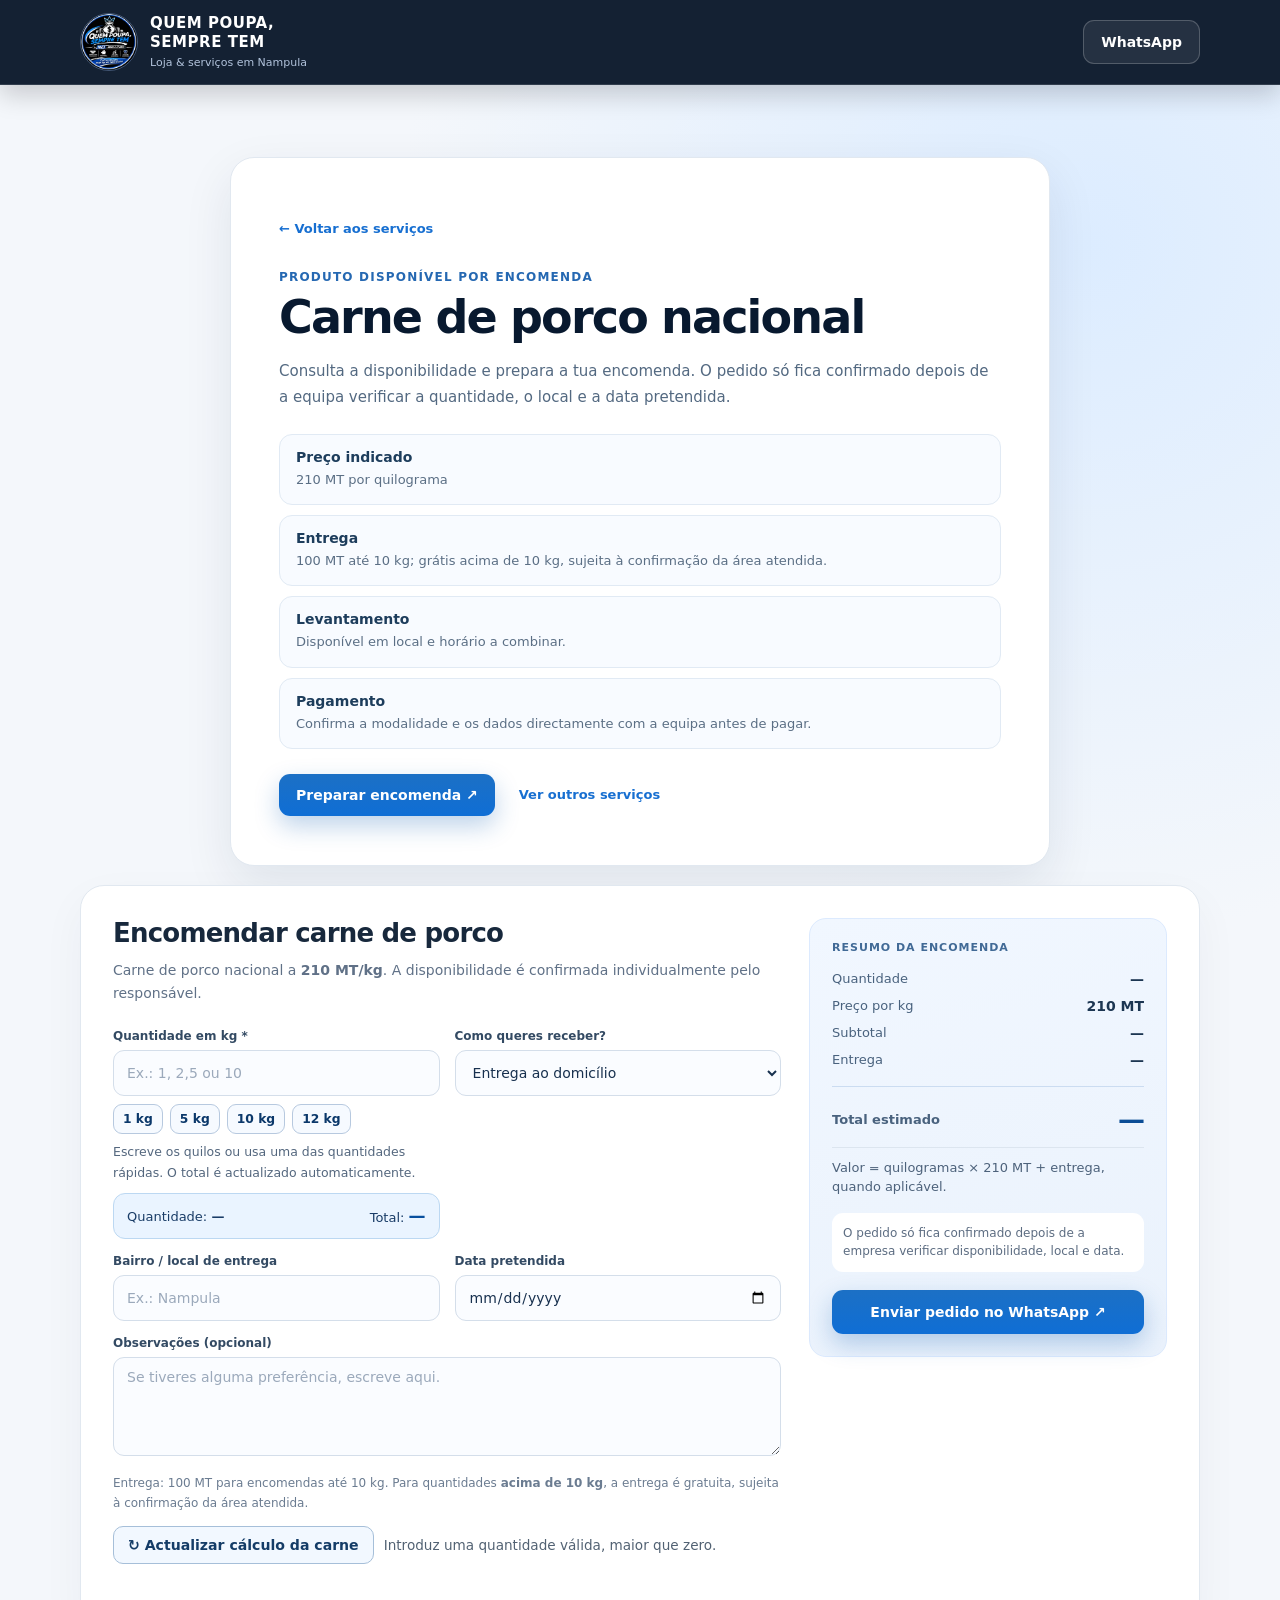
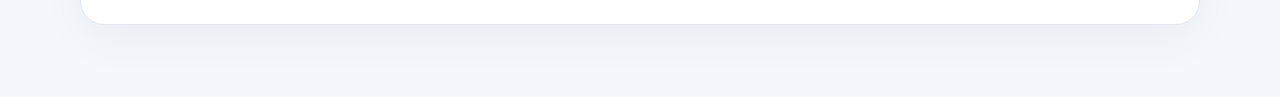
==== commit d82a3960: "All Pelo que já vi do site, estas seriam as melhorias mais úteis, por prioridade:  1. **Pré-visualiz" ====
--- a/carne.html
+++ b/carne.html
@@ -7,11 +7,17 @@
   <meta name="theme-color" content="#07172b">
   <meta name="description"
     content="Informações sobre encomendas de carne de porco nacional em Nampula, com preço e condições de entrega.">
+  <meta property="og:type" content="website">
+  <meta property="og:title" content="Carne de porco nacional em Nampula | Quem Poupa, Sempre Tem">
+  <meta property="og:description"
+    content="Informações sobre encomendas de carne de porco nacional em Nampula, com preço e condições de entrega.">
+  <meta property="og:site_name" content="Quem Poupa, Sempre Tem">
   <title>Carne de porco | Quem Poupa, Sempre Tem</title>
   <link rel="stylesheet" href="assets/css/styles.css">
 </head>
 
 <body>
+  <a class="skip" href="#conteudo">Ir para o conteúdo principal</a>
   <header class="top">
     <div class="container topin">
       <a href="index.html#inicio" class="brand" aria-label="Quem Poupa, Sempre Tem — início">
@@ -22,7 +28,7 @@
         rel="noopener noreferrer">WhatsApp</a>
     </div>
   </header>
-  <main class="service-detail-page">
+  <main id="conteudo" class="service-detail-page" tabindex="-1">
     <article class="service-detail container">
       <a class="service-detail-back" href="index.html#servicos">← Voltar aos serviços</a>
       <div class="section-label">Produto disponível por encomenda</div>
@@ -30,8 +36,10 @@
       <p>Consulta a disponibilidade e prepara a tua encomenda. O pedido só fica confirmado depois de a equipa verificar
         a quantidade, o local e a data pretendida.</p>
       <ul class="service-detail-list">
-        <li><strong>Preço indicado</strong><span>210 MT por quilograma</span></li>
-        <li><strong>Entrega</strong><span>100 MT até 10 kg; grátis acima de 10 kg, sujeita à confirmação da área atendida.</span></li>
+        <li><strong>Preço indicado</strong><span><span data-catalog-value="porkPerKg">Consultar valor</span> por quilograma</span></li>
+        <li><strong>Entrega</strong><span><span data-catalog-value="deliveryFee">Consultar valor</span> até <span
+              data-catalog-value="deliveryLimitKg">consultar</span> kg; grátis acima de <span
+              data-catalog-value="deliveryLimitKg">consultar</span> kg, sujeita à confirmação da área atendida.</span></li>
         <li><strong>Levantamento</strong><span>Disponível em local e horário a combinar.</span></li>
         <li><strong>Pagamento</strong><span>Confirma a modalidade e os dados directamente com a equipa antes de pagar.</span></li>
       </ul>
@@ -45,7 +53,8 @@
       <div id="painel-carne" class="panel">
         <div>
           <h3>Encomendar carne de porco</h3>
-          <p class="intro">Carne de porco nacional a <strong>210 MT/kg</strong>. A disponibilidade é confirmada
+          <p class="intro">Carne de porco nacional a <strong><span
+                data-catalog-value="porkPerKg">Consultar valor</span>/kg</strong>. A disponibilidade é confirmada
             individualmente pelo responsável.</p>
           <div class="form-grid">
             <div class="field"><label for="kg">Quantidade em kg *</label><input id="kg" inputmode="decimal"
@@ -70,7 +79,9 @@
             <div class="field wide"><label for="obs">Observações (opcional)</label><textarea id="obs"
                 placeholder="Se tiveres alguma preferência, escreve aqui."></textarea></div>
           </div>
-          <p class="hint">Entrega: 100 MT para encomendas até 10 kg. Para quantidades <strong>acima de 10 kg</strong>,
+          <p class="hint">Entrega: <span data-catalog-value="deliveryFee">Consultar valor</span> para encomendas até
+            <span data-catalog-value="deliveryLimitKg">consultar</span> kg. Para quantidades <strong>acima de
+              <span data-catalog-value="deliveryLimitKg">consultar</span> kg</strong>,
             a entrega é gratuita, sujeita à confirmação da área atendida.</p>
           <div class="calc-tools"><button id="atualizar-carne" type="button" class="calc-refresh">↻ Actualizar cálculo
               da carne</button><span id="status-carne" aria-live="polite">Introduz os quilogramas para
@@ -80,11 +91,11 @@
         <aside class="summary">
           <div class="eyebrow2">Resumo da encomenda</div>
           <div class="price-row"><span>Quantidade</span><strong id="q-kg">—</strong></div>
-          <div class="price-row"><span>Preço por kg</span><strong>210 MT</strong></div>
+          <div class="price-row"><span>Preço por kg</span><strong data-catalog-value="porkPerKg">Consultar valor</strong></div>
           <div class="price-row"><span>Subtotal</span><strong id="subtotal">—</strong></div>
           <div class="price-row"><span>Entrega</span><strong id="taxa">—</strong></div>
           <div class="price-row total-row"><span><b>Total estimado</b></span><strong id="total-carne">—</strong></div>
-          <div class="calc-explain" id="carne-formula" aria-live="polite">Valor = quilogramas × 210 MT + entrega,
+          <div class="calc-explain" id="carne-formula" aria-live="polite">Valor = quilogramas × preço por kg + entrega,
             quando aplicável.</div>
           <div class="price-note">O pedido só fica confirmado depois de a empresa verificar disponibilidade, local e
             data.</div>
--- a/assets/css/styles.css
+++ b/assets/css/styles.css
@@ -159,7 +159,7 @@
     }
 
     .solidbtn {
-      background: linear-gradient(180deg, #2b8cef 0%, #0f6ed5 100%);
+      background: linear-gradient(180deg, #1c70c5 0%, #0f6ed5 100%);
       color: white;
       box-shadow: 0 10px 24px rgba(22, 97, 179, .28)
     }
@@ -180,12 +180,17 @@
     }
 
     .outlinebtn:focus-visible,
+    .hero .solidbtn:focus-visible {
+      outline: 3px solid #7bb8ff;
+      outline-offset: 2px
+    }
+
     .solidbtn:focus-visible,
     .pilltab:focus-visible,
     input:focus-visible,
     select:focus-visible,
     textarea:focus-visible {
-      outline: 3px solid #7bb8ff;
+      outline: 3px solid #0f559c;
       outline-offset: 2px
     }
 
@@ -300,7 +305,7 @@
     }
 
     .hero-bullets b {
-      color: #80d2ac
+      color: #8ce0b8
     }
 
     .hero-image {
@@ -409,7 +414,7 @@
     .section-label {
       font-size: 12px;
       font-weight: 900;
-      color: #2670c3;
+      color: #2568b2;
       letter-spacing: .1em;
       text-transform: uppercase
     }
@@ -900,7 +905,7 @@
     }
 
     .skip {
-      position: absolute;
+      position: fixed;
       top: -60px;
       left: 10px;
       background: #fff;
@@ -924,7 +929,7 @@
       gap: 8px;
       padding: 12px 16px;
       border-radius: 999px;
-      background: linear-gradient(180deg, #2cb673 0%, #199d5d 100%);
+      background: linear-gradient(180deg, #187958 0%, #167453 100%);
       color: #fff;
       box-shadow: 0 16px 35px rgba(24, 146, 87, .38);
       font-size: 13px;
@@ -1011,7 +1016,8 @@
 
       .header-contact {
         padding: 10px 12px;
-        font-size: 12px
+        font-size: 12px;
+        min-height: 44px
       }
 
       .header-contact .icon-svg {
@@ -1028,7 +1034,18 @@
       }
 
       .topnav a {
+        min-height: 44px;
+        display: inline-flex;
+        align-items: center;
         font-size: 12px
+      }
+
+      .solidbtn,
+      .outlinebtn,
+      .site-cta-float,
+      .quick-option,
+      .calc-refresh {
+        min-height: 44px
       }
 
       .hero-grid {
@@ -1528,7 +1545,7 @@
     }
 
     .new-dot {
-      background: #21a87c;
+      background: #187958;
       color: #fff;
       font-size: 10px;
       font-weight: 900;
@@ -1830,7 +1847,7 @@
     }
 
     #painel-digital .platform:has(input:focus-visible) {
-      outline: 3px solid #4b9cf0;
+      outline: 3px solid #0f559c;
       outline-offset: 3px
     }
 
@@ -2007,7 +2024,7 @@
     }
 
     .pay-option:focus-within {
-      outline: 2px solid #287ce0;
+      outline: 3px solid #0f559c;
       outline-offset: 2px
     }
 
@@ -2048,7 +2065,7 @@
     }
 
     .calc-refresh:focus-visible {
-      outline: 3px solid #4c9fe7;
+      outline: 3px solid #0f559c;
       outline-offset: 2px
     }
 
@@ -2107,7 +2124,11 @@
     .quick-option:hover,
     .quick-option:focus-visible {
       background: #dfefff;
-      border-color: #357bc5;
+      border-color: #357bc5
+    }
+
+    .quick-option:focus-visible {
+      outline: 3px solid #0f559c;
       outline-offset: 2px
     }
 
@@ -2369,4 +2390,96 @@
         scroll-margin-top: 135px
       }
     }
+
+    .whatsapp-preview {
+      width: min(620px, calc(100% - 32px));
+      max-height: min(84vh, 760px);
+      margin: auto;
+      padding: clamp(20px, 4vw, 30px);
+      border: 1px solid #d5e1ef;
+      border-radius: 18px;
+      color: #18314f;
+      box-shadow: 0 24px 70px #07172b45
+    }
+
+    .whatsapp-preview::backdrop {
+      background: #07172bcc
+    }
+
+    .whatsapp-preview h2 {
+      margin: 0;
+      color: #102b49;
+      font-size: clamp(21px, 4vw, 27px)
+    }
+
+    .whatsapp-preview-intro {
+      margin: 9px 0 16px;
+      color: #52677e;
+      font-size: 13px;
+      line-height: 1.6
+    }
+
+    .whatsapp-preview-message {
+      max-height: 48vh;
+      overflow: auto;
+      margin: 0;
+      padding: 15px;
+      border: 1px solid #dce5ef;
+      border-radius: 12px;
+      background: #f7faff;
+      color: #233e5d;
+      font: inherit;
+      font-size: 13px;
+      line-height: 1.6;
+      white-space: pre-wrap;
+      overflow-wrap: anywhere
+    }
+
+    .whatsapp-preview-error {
+      margin: 0;
+      color: #8c3030;
+      font-size: 13px;
+      line-height: 1.5
+    }
+
+    .whatsapp-preview-actions {
+      display: flex;
+      justify-content: flex-end;
+      flex-wrap: wrap;
+      gap: 10px;
+      margin-top: 18px
+    }
+
+    .whatsapp-preview-actions button {
+      min-height: 44px;
+      padding: 10px 15px;
+      border: 1px solid #b9c9dc;
+      border-radius: 11px;
+      background: #fff;
+      color: #244463;
+      font: inherit;
+      font-size: 13px;
+      font-weight: 750;
+      cursor: pointer
+    }
+
+    .whatsapp-preview-actions button:hover {
+      background: #f0f6fd
+    }
+
+    .whatsapp-preview-actions :focus-visible {
+      outline: 3px solid #0f559c;
+      outline-offset: 3px
+    }
+
+    .whatsapp-preview-continue {
+      min-height: 44px;
+      padding: 10px 15px
+    }
+
+    @media(max-width:450px) {
+      .whatsapp-preview-actions > * {
+        flex: 1 1 100%
+      }
+    }
   
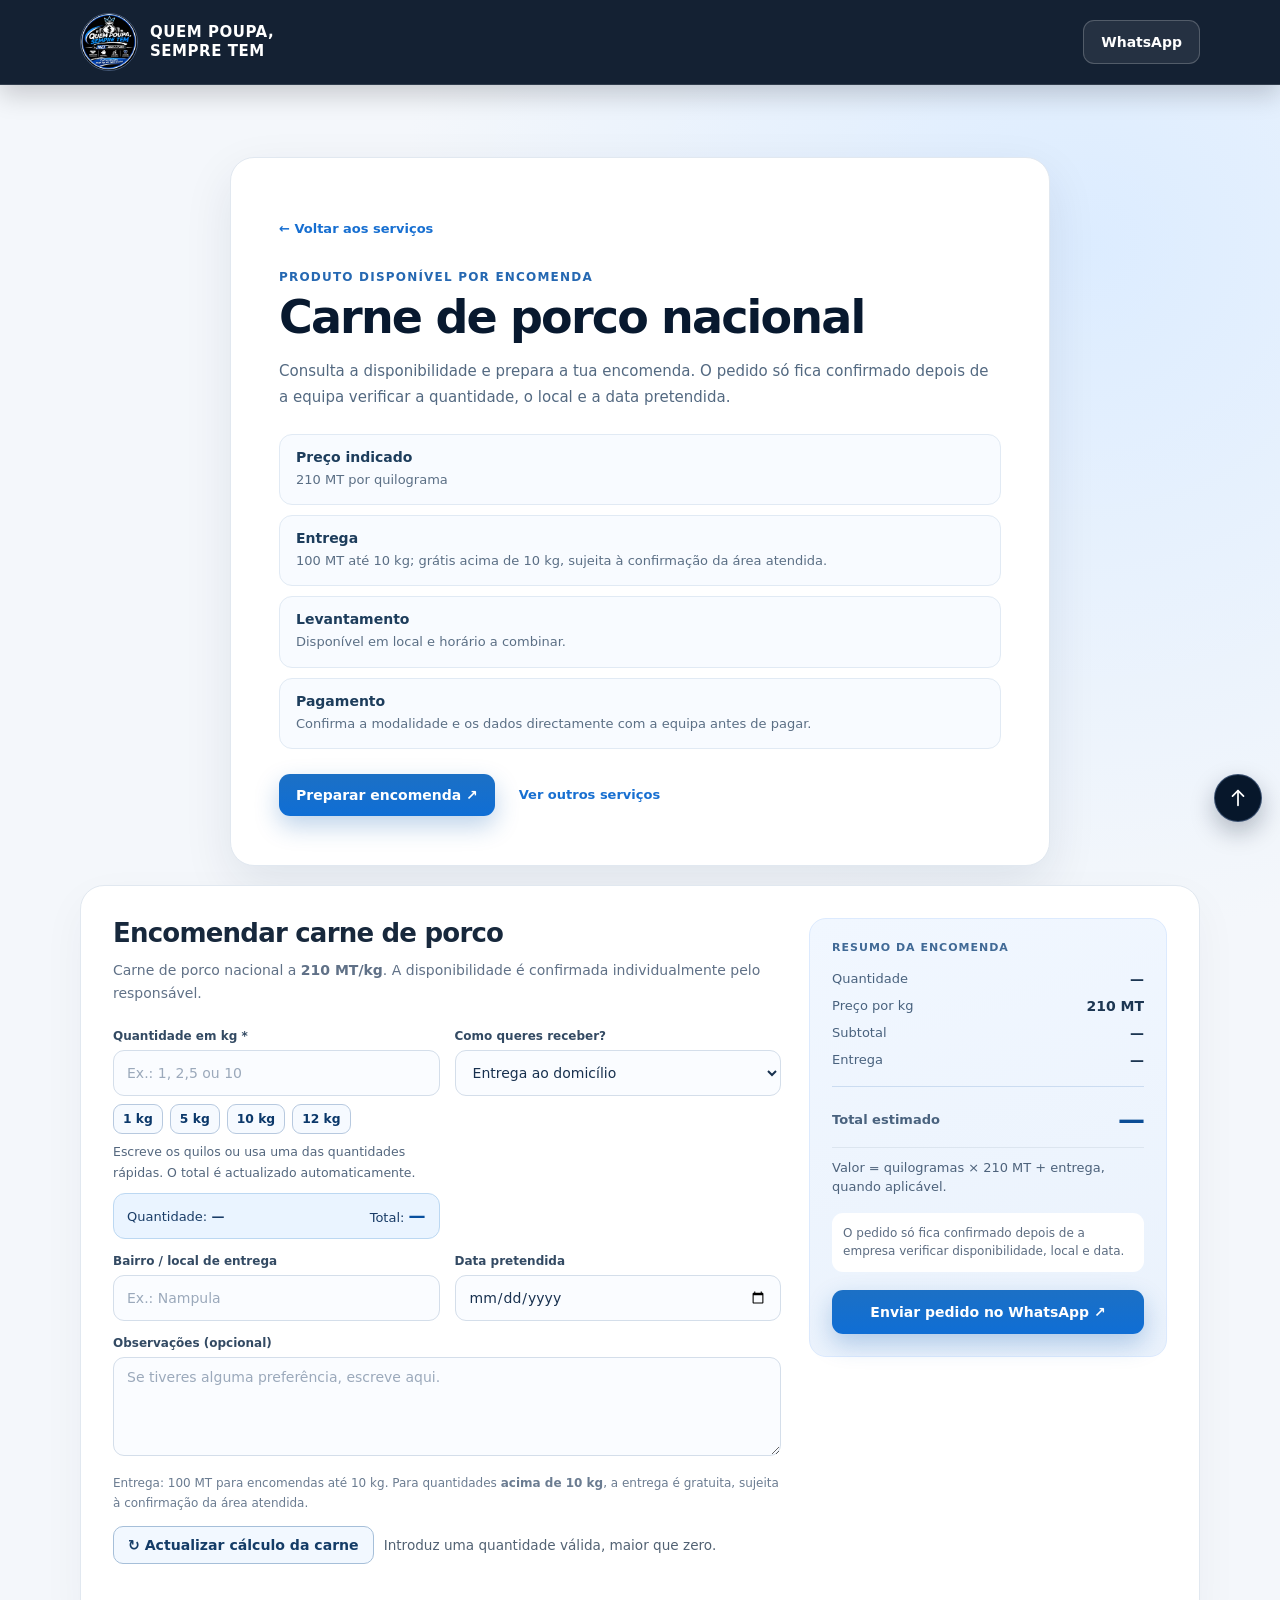
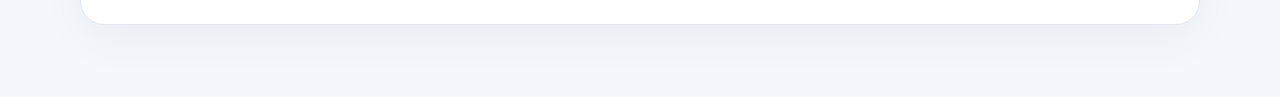
==== commit 05c8287b: "header" ====
--- a/carne.html
+++ b/carne.html
@@ -18,11 +18,11 @@
 
 <body>
   <a class="skip" href="#conteudo">Ir para o conteúdo principal</a>
-  <header class="top">
+  <header class="top" id="topo">
     <div class="container topin">
       <a href="index.html#inicio" class="brand" aria-label="Quem Poupa, Sempre Tem — início">
         <img src="assets/images/logo.webp" width="310" height="310" decoding="async" alt="">
-        <span><strong>QUEM POUPA,<br>SEMPRE TEM</strong><small>Loja &amp; serviços em Nampula</small></span>
+        <span><strong>QUEM POUPA,<br>SEMPRE TEM</strong></span>
       </a>
       <a class="outlinebtn header-contact" href="https://wa.me/258856812121" target="_blank"
         rel="noopener noreferrer">WhatsApp</a>
@@ -106,6 +106,9 @@
       </div>
     </div>
   </main>
+  <a class="back-to-header" href="#topo" aria-label="Voltar ao cabeçalho" title="Voltar ao cabeçalho">
+    <svg class="icon-svg" viewBox="0 0 24 24" aria-hidden="true"><path d="m6 10 6-6 6 6"/><path d="M12 4v16"/></svg>
+  </a>
   <script defer src="assets/js/main.js"></script>
 </body>
 
--- a/assets/css/styles.css
+++ b/assets/css/styles.css
@@ -212,10 +212,8 @@
 
     .hero-grid {
       display: grid;
-      grid-template-columns: 1.15fr .85fr;
-      gap: 45px;
-      align-items: center;
-      min-height: 520px;
+      grid-template-columns: minmax(0, 1fr);
+      align-items: center;
       padding: 54px 0 70px;
       position: relative;
       z-index: 1
@@ -306,57 +304,6 @@
 
     .hero-bullets b {
       color: #8ce0b8
-    }
-
-    .hero-image {
-      position: relative
-    }
-
-    .hero-image img {
-      width: 100%;
-      height: 365px;
-      object-fit: cover;
-      object-position: center;
-      border-radius: 24px;
-      border: 5px solid #ffffff15;
-      box-shadow: 0 28px 65px #01070f65;
-      transition: transform .35s ease, box-shadow .35s ease, filter .35s ease
-    }
-
-    .hero-image:hover img {
-      transform: scale(1.04);
-      filter: saturate(1.08)
-    }
-
-    .float-card {
-      position: absolute;
-      bottom: -18px;
-      left: -23px;
-      background: white;
-      color: var(--ink);
-      border-radius: 16px;
-      box-shadow: 0 20px 50px #0005;
-      padding: 15px 19px;
-      min-width: 205px
-    }
-
-    .float-card small {
-      color: #65778c;
-      font-size: 12px;
-      display: block
-    }
-
-    .float-card strong {
-      display: block;
-      font-size: 24px;
-      margin: 2px 0;
-      color: #0c4e9d;
-      letter-spacing: -.035em
-    }
-
-    .float-card span {
-      font-size: 11px;
-      color: #4e6176
     }
 
     .stats-strip {
@@ -950,6 +897,35 @@
       box-shadow: 0 18px 40px rgba(24, 146, 87, .42)
     }
 
+    .back-to-header {
+      position: fixed;
+      right: 18px;
+      bottom: 78px;
+      z-index: 60;
+      width: 48px;
+      height: 48px;
+      display: inline-flex;
+      align-items: center;
+      justify-content: center;
+      border-radius: 50%;
+      background: #07172b;
+      color: #fff;
+      border: 1px solid #a3c7ff50;
+      box-shadow: 0 10px 25px rgba(7, 23, 43, .28);
+      text-decoration: none
+    }
+
+    .back-to-header .icon-svg {
+      width: 22px;
+      height: 22px
+    }
+
+    .back-to-header:hover,
+    .back-to-header:focus-visible {
+      transform: translateY(-2px);
+      background: #0d2443
+    }
+
     @media(max-width:900px) {
       .topin {
         gap: 14px
@@ -961,15 +937,6 @@
 
       .topnav a {
         font-size: 12px
-      }
-
-      .hero-grid {
-        gap: 26px;
-        min-height: 490px
-      }
-
-      .hero-image img {
-        height: 310px
       }
 
       .panel {
@@ -1031,6 +998,13 @@
         bottom: 12px;
         padding: 10px 13px;
         font-size: 12px
+      }
+
+      .back-to-header {
+        right: 12px;
+        bottom: 68px;
+        width: 44px;
+        height: 44px
       }
 
       .topnav a {
@@ -1060,27 +1034,6 @@
       .hero-actions .solidbtn,
       .hero-actions .outlinebtn {
         flex: 1
-      }
-
-      .hero-image {
-        margin: 28px auto 0;
-        max-width: 440px
-      }
-
-      .hero-image img {
-        height: 218px
-      }
-
-      .float-card {
-        left: auto;
-        right: 10px;
-        bottom: -21px;
-        min-width: 180px;
-        padding: 11px 15px
-      }
-
-      .float-card strong {
-        font-size: 20px
       }
 
       .hero-bullets {
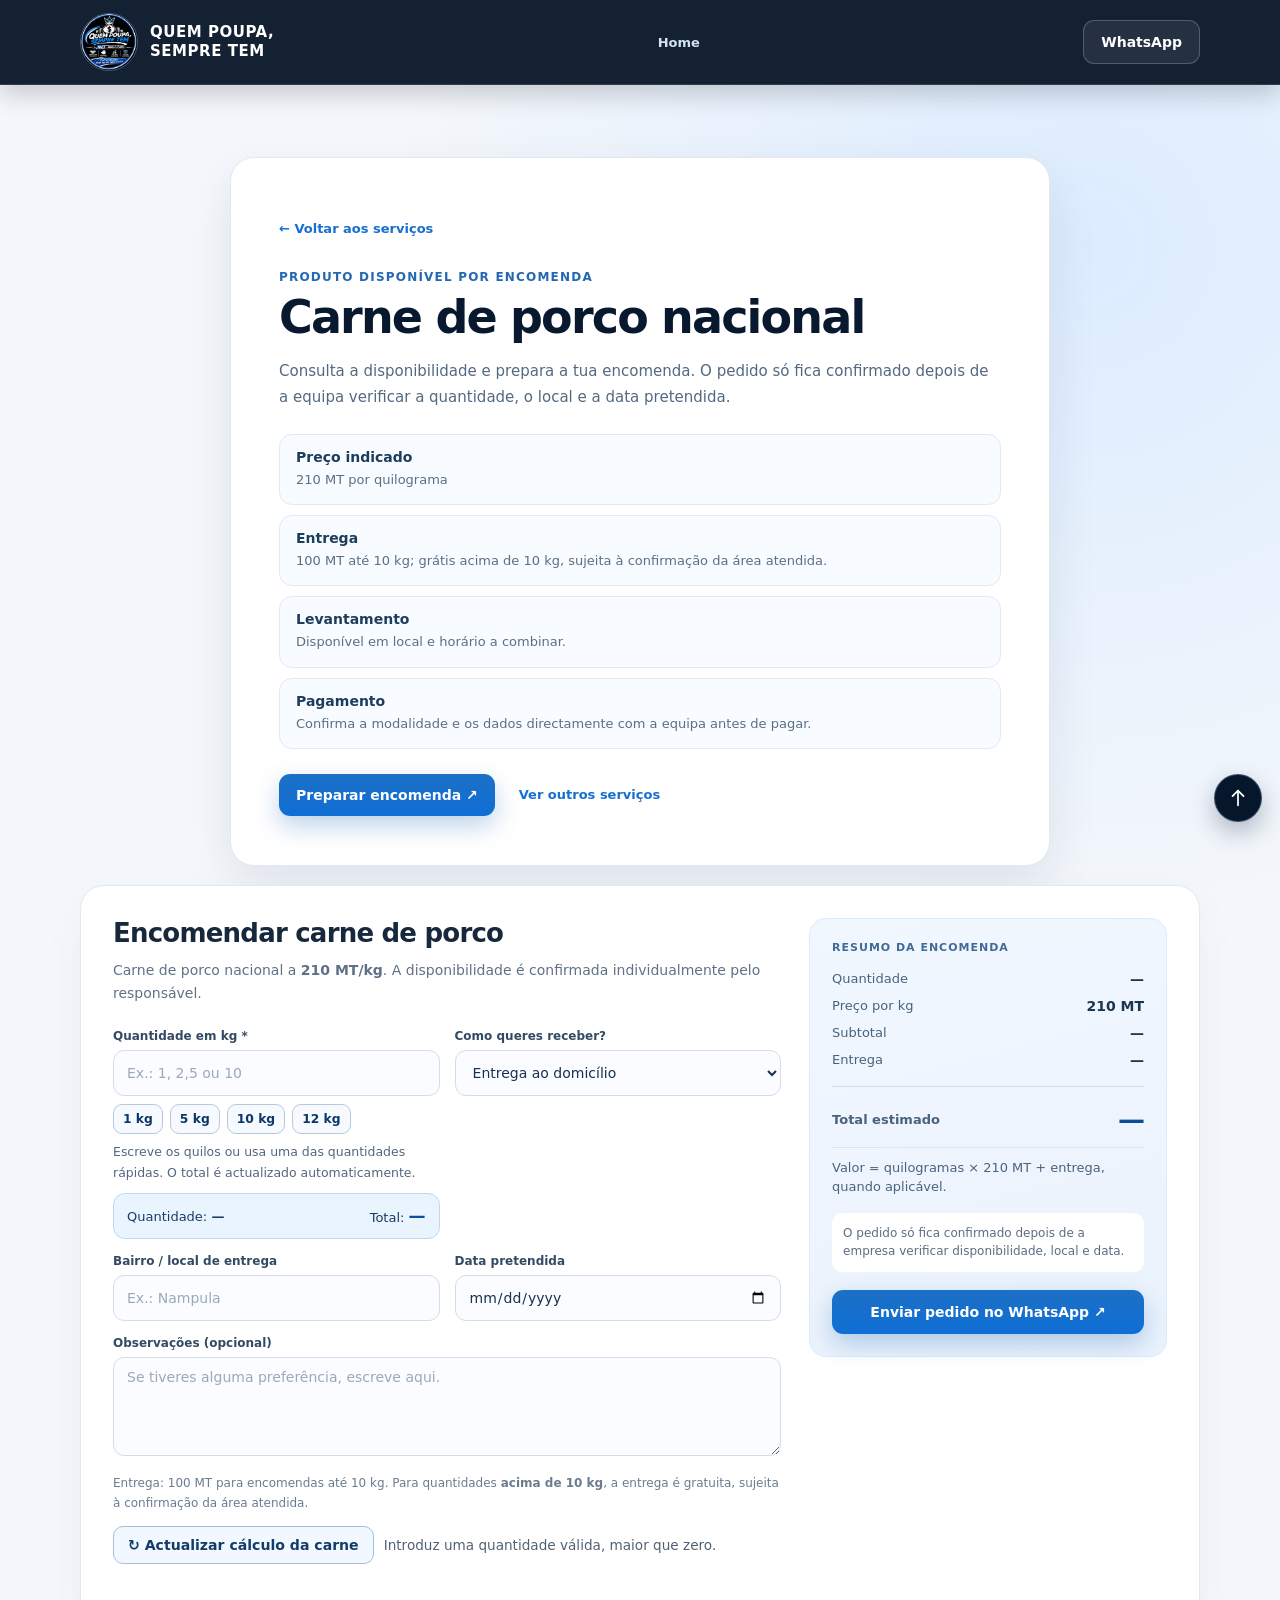
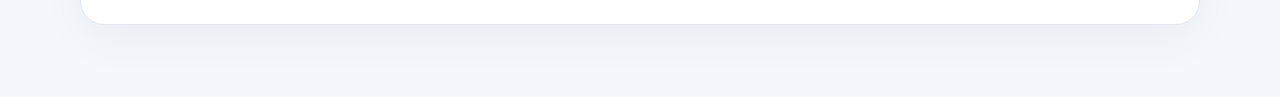
==== commit 0b9da6dc: "Home Scrol suave" ====
--- a/carne.html
+++ b/carne.html
@@ -18,12 +18,15 @@
 
 <body>
   <a class="skip" href="#conteudo">Ir para o conteúdo principal</a>
-  <header class="top" id="topo">
+  <header class="top" id="header">
     <div class="container topin">
       <a href="index.html#inicio" class="brand" aria-label="Quem Poupa, Sempre Tem — início">
         <img src="assets/images/logo.webp" width="310" height="310" decoding="async" alt="">
         <span><strong>QUEM POUPA,<br>SEMPRE TEM</strong></span>
       </a>
+      <nav class="topnav" aria-label="Navegação principal">
+        <a href="#header">Home</a>
+      </nav>
       <a class="outlinebtn header-contact" href="https://wa.me/258856812121" target="_blank"
         rel="noopener noreferrer">WhatsApp</a>
     </div>
@@ -106,7 +109,7 @@
       </div>
     </div>
   </main>
-  <a class="back-to-header" href="#topo" aria-label="Voltar ao cabeçalho" title="Voltar ao cabeçalho">
+  <a class="back-to-header" href="#header" aria-label="Voltar ao cabeçalho" title="Voltar ao cabeçalho">
     <svg class="icon-svg" viewBox="0 0 24 24" aria-hidden="true"><path d="m6 10 6-6 6 6"/><path d="M12 4v16"/></svg>
   </a>
   <script defer src="assets/js/main.js"></script>
